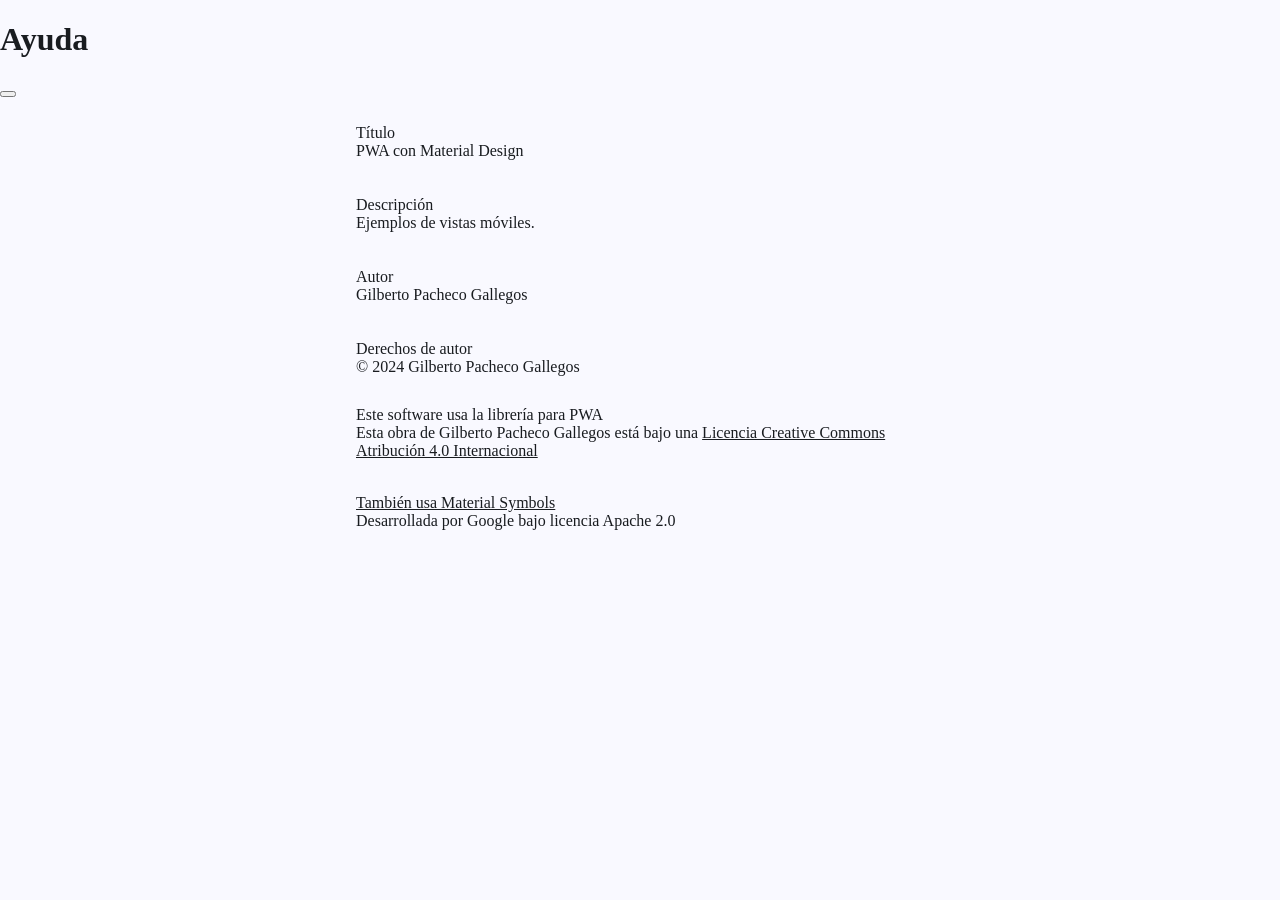
==== ayuda.html @ 29afb9d1 "Add files via upload" ====
<!DOCTYPE html>
<html lang="es" class="light dark">

<head>

 <meta charset="UTF-8">
 <title>Ayuda - PWA con MD</title>

 <script src="registraServiceWorker.js"></script>

 <meta name="viewport" content="width=device-width">
 <meta name="theme-color" content="#fffbfe">
 <link rel="icon" sizes="32x32" href="favicon.ico">
 <link rel="manifest" href="site.webmanifest">
 <script src="custom-elements.js"></script>

 <script type="module" src="configura.js"></script>
 <link rel="stylesheet" href="estilos.css">
 <link rel="stylesheet" href="transicion_completa.css">

</head>

<body>

 <md-top-app-bar>

  <h1>Ayuda</h1>

  <button is="md-menu-button" slot="navigation"></button>

 </md-top-app-bar>

 <main>

  <ul class="md-list">
   <li class="md-two-line">
    <span class="headline">
     Título
    </span>
    <span class="supporting">
     PWA con Material Design
    </span>
   </li>
   <li class="md-two-line">
    <span class="headline">
     Descripción
    </span>
    <span class="supporting">
     Ejemplos de vistas móviles.
    </span>
   </li>
   <li class="md-two-line">
    <span class="headline">
     Autor
    </span>
    <span class="supporting">
     Gilberto Pacheco Gallegos
    </span>
   </li>
   <li class="md-two-line">
    <span class="headline">
     Derechos de autor
    </span>
    <span class="supporting">
     © 2024 Gilberto Pacheco Gallegos
    </span>
   </li>
   <li class="md-three-line">
    <span class="headline">
     Este software usa la librería para PWA
    </span>
    <span class="supporting">
     Esta obra de Gilberto Pacheco Gallegos está bajo una
     <a target="_blank" rel="license noreferrer"
       href="http://creativecommons.org/licenses/by/4.0/">
      Licencia Creative Commons Atribución 4.0 Internacional</a></span>
   </li>
   <li>
    <a class="md-three-line" target="_blank" rel=”noreferrer”
      href="https://fonts.google.com/icons">
     <span class="headline">
      También usa Material Symbols
     </span>
     <span class="supporting">
      Desarrollada por Google bajo licencia Apache 2.0
     </span>
    </a>
   </li>
  </ul>

 </main>

 <nav-drw></nav-drw>

</body>

</html>
---- estilos.css ----
/* Selecciona el tema claro para Material Design 3. Puedes elegir
 * light.css, light-mc.css o light-hc.css */
@import url(light.css) screen and (prefers-color-scheme: light);
/* Selecciona el tema oscuro para Material Design 3. Puedes elegir
 * dark.css, dark-mc.css o dark-hc.css */
@import url(dark.css) screen and (prefers-color-scheme: dark);
/* Definiciones para Material Design 3  */
/* Fonts utilizados */
@import url(roboto.css);
@import url(material-symbols-outlined.css);
/* CSS de elementos utilizados */
@import url(md-top-app-bar.css);
@import url(md-filled-button.css);
@import url(md-list.css);
@import url(md-cards.css);

html {
 /* Indica los temas del sistema operativo que son soportados. */
 color-scheme: light dark;
 --tabWidth: 3.75rem;
 --anchoNav: 22.5rem;
}

main {
 max-width: 600px;
 margin-left: auto;
 margin-right: auto;
}

/* Quita un borde rojo que coloca Firefox. */
:-moz-ui-invalid {
 box-shadow: none;
}

body {
 margin: 0;
 font-family: var(--md-sys-typescale-body-large-font);
 font-weight: var(--md-sys-typescale-body-large-weight);
 font-size: var(--md-sys-typescale-body-large-size);
 font-style: var(--md-sys-typescale-body-large-font-style);
 letter-spacing: var(--md-sys-typescale-body-large-tracking);
 line-height: var(--md-sys-typescale-body-large-line-height);
 text-transform: var(--md-sys-typescale-body-large-text-transform);
 text-decoration: var(--md-sys-typescale-body-large-text-decoration);
 color: var(--md-sys-color-on-background);
 background-color: var(--md-sys-color-background);
 /* Las siguientes líneas Evita los cambios de apariencia al cargar estilos y
 + custom elements, que son conocidos como Flash Of Unstyled Content (fouc). */
 opacity: 0;
 animation-name: fouc;
 animation-fill-mode: forwards;
 animation-duration: 1.5s;
}

@keyframes fouc {
 to {
  opacity: 1;
 }
}

html {
 --Font: -apple-system, BlinkMacSystemFont, roboto, sans-serif;
 --colIntIos: white;
 --colIntIosOnBk: #2acc2a;
 --colIntIosOnBkFc: #1bbb1b;
 --colIntIosOffBk: #dbdbdb;
 --colIntIosOffBkFc: #BDBDBD;
 /* Plain typeface */
 --md-ref-typeface-plain: var(--Font);
 /* Brand typeface */
 --md-ref-typeface-brand: var(--Font);
 --md-sys-typescale-label-large-weight-prominent:
  var(--md-ref-typeface-weight-bold);
 --md-box_shadow_level4:
  0 var(--md-sys-elevation-level4) var(--md-sys-elevation-level4) var(--md-sys-color-shadow);
 --md-box_shadow_level3:
  0 var(--md-sys-elevation-level3) var(--md-sys-elevation-level3) var(--md-sys-color-shadow);
 --md-box_shadow_level2:
  0 var(--md-sys-elevation-level2) var(--md-sys-elevation-level2) var(--md-sys-color-shadow);
 --md-box_shadow_level1:
  0 var(--md-sys-elevation-level1) var(--md-sys-elevation-level1) var(--md-sys-color-shadow);
 --md-box_shadow_level0: none;
 --iconSize: 1.5rem;
 --avatarSize: 2.5rem;
 --imageSize: 3.5rem;
 --videoWidth: 7.125rem;
 --videoHeight: 4rem;
 --scroll-headline-duracion: 2s;
 --md-sys-state-focus-indicator-outer-offset: 0.125rem;
 --md-sys-state-focus-indicator-thickness: 0.1875rem;
 /* Pressed state layer opacity */
 --state-pressed-transparency-percentage: 84%;
 /* Focus state layer opacity */
 --state-focus-transparency-percentage: 88%;
 /* Hover state layer opacity */
 --state-hover-transparency-percentage: 92%;
}

p {
 margin: 1rem;
}

a {
 color: var(--md-sys-color-on-background);
}

@media (prefers-color-scheme: light) {
 html {
  --md-riple-color: #00000020;
 }
}

@media (prefers-color-scheme: dark) {
 html {
  --md-riple-color: #ffffff40;
 }
}

@keyframes salePorLaIzquierda {
 to {
  translate: -100vw 0;
 }
}

@keyframes entraPorLaDerecha {
 from {
  translate: 100vw 0;
 }
}

@keyframes aparece {
 from {
  opacity: 0;
 }
}

@keyframes desvanece {
 to {
  opacity: 0;
 }
}
---- transicion_completa.css ----
@view-transition {
 navigation: auto;
}

::view-transition-group(root) {
 animation-duration: var(--md-sys-motion-duration-700);
}

html::view-transition-old(root) {
 animation-name: desvanece;
}

html::view-transition-new(root) {
 animation-delay: var(--md-sys-motion-duration-700);
 animation-name: aparece;
}
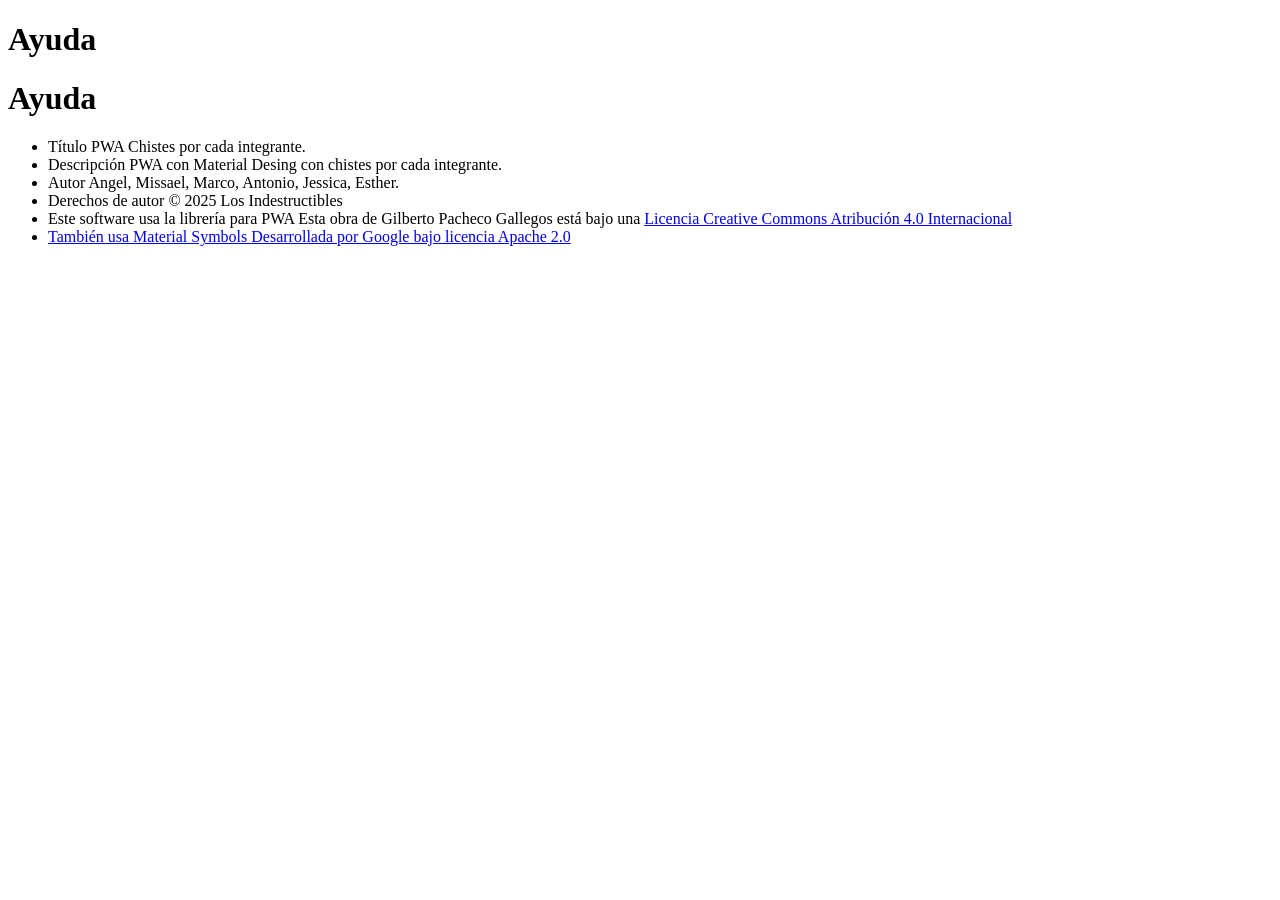
==== commit c82385e7: "Add files via upload" ====
--- a/ayuda.html
+++ b/ayuda.html
@@ -1,97 +1,106 @@
-<!DOCTYPE html>
-<html lang="es" class="light dark">
-
-<head>
-
- <meta charset="UTF-8">
- <title>Ayuda - PWA con MD</title>
-
- <script src="registraServiceWorker.js"></script>
-
- <meta name="viewport" content="width=device-width">
- <meta name="theme-color" content="#fffbfe">
- <link rel="icon" sizes="32x32" href="favicon.ico">
- <link rel="manifest" href="site.webmanifest">
- <script src="custom-elements.js"></script>
-
- <script type="module" src="configura.js"></script>
- <link rel="stylesheet" href="estilos.css">
- <link rel="stylesheet" href="transicion_completa.css">
-
-</head>
-
-<body>
-
- <md-top-app-bar>
-
-  <h1>Ayuda</h1>
-
-  <button is="md-menu-button" slot="navigation"></button>
-
- </md-top-app-bar>
-
- <main>
-
-  <ul class="md-list">
-   <li class="md-two-line">
-    <span class="headline">
-     Título
-    </span>
-    <span class="supporting">
-     PWA con Material Design
-    </span>
-   </li>
-   <li class="md-two-line">
-    <span class="headline">
-     Descripción
-    </span>
-    <span class="supporting">
-     Ejemplos de vistas móviles.
-    </span>
-   </li>
-   <li class="md-two-line">
-    <span class="headline">
-     Autor
-    </span>
-    <span class="supporting">
-     Gilberto Pacheco Gallegos
-    </span>
-   </li>
-   <li class="md-two-line">
-    <span class="headline">
-     Derechos de autor
-    </span>
-    <span class="supporting">
-     © 2024 Gilberto Pacheco Gallegos
-    </span>
-   </li>
-   <li class="md-three-line">
-    <span class="headline">
-     Este software usa la librería para PWA
-    </span>
-    <span class="supporting">
-     Esta obra de Gilberto Pacheco Gallegos está bajo una
-     <a target="_blank" rel="license noreferrer"
-       href="http://creativecommons.org/licenses/by/4.0/">
-      Licencia Creative Commons Atribución 4.0 Internacional</a></span>
-   </li>
-   <li>
-    <a class="md-three-line" target="_blank" rel=”noreferrer”
-      href="https://fonts.google.com/icons">
-     <span class="headline">
-      También usa Material Symbols
-     </span>
-     <span class="supporting">
-      Desarrollada por Google bajo licencia Apache 2.0
-     </span>
-    </a>
-   </li>
-  </ul>
-
- </main>
-
- <nav-drw></nav-drw>
-
-</body>
-
+<!DOCTYPE html>
+<html lang="es" class="light dark">
+
+<head>
+
+ <meta charset="UTF-8">
+ <title>Ayuda - Render L.i</title>
+
+ <script src="js/registraServiceWorker.js"></script>
+
+ <meta name="viewport" content="width=device-width">
+ <meta name="theme-color" content="#00a97f">
+ <link rel="icon" sizes="32x32" href="favicon.ico">
+ <link rel="manifest" href="site.webmanifest">
+ <script src="ungap/custom-elements.js"></script>
+
+ <script type="module" src="js/configura.js"></script>
+ <link rel="stylesheet" href="css/estilos.css">
+ <link rel="stylesheet" href="css/transicion_pestanas.css">
+
+</head>
+
+<body>
+
+ <md-top-app-bar adicional="tab" headline="headline">
+
+  <h1>Ayuda</h1>
+
+  <!--<button is="md-menu-button" slot="navigation"></button> -->
+
+ </md-top-app-bar>
+
+ <h1 id="headline">Ayuda</h1>
+
+ <nav-tab-fixed id="tab"></nav-tab-fixed>
+
+ <main>
+
+   <ul class="md-list">
+   <li class="md-three-line">
+    <span class="headline">
+     Título
+    </span>
+    <span class="supporting">
+     PWA Chistes por cada integrante.
+    </span>
+   </li>
+   <li class="md-three-line">
+    <span class="headline">
+     Descripción
+    </span>
+    <span class="md-three-line">
+     PWA con Material Desing con chistes por cada integrante.
+    </span>
+   </li>
+   <li class="md-three-line">
+    <span class="headline">
+     Autor
+    </span>
+    <span class="supporting">
+     Angel,
+     Missael,
+     Marco,
+     Antonio,
+     Jessica, 
+     Esther.
+    </span>
+   </li>
+   <li class="md-three-line">
+    <span class="headline">
+     Derechos de autor
+    </span>
+    <span class="supporting">
+     &copy; 2025 Los Indestructibles
+    </span>
+   </li>
+   <li class="md-three-line">
+    <span class="headline">
+     Este software usa la librería para PWA
+    </span>
+    <span class="supporting">
+     Esta obra de Gilberto Pacheco Gallegos está bajo una
+     <a target="_blank" rel="license noreferrer"
+       href="http://creativecommons.org/licenses/by/4.0/">
+      Licencia Creative Commons Atribución 4.0 Internacional</a></span>
+   </li>
+   <li>
+    <a class="md-three-line" target="_blank" rel=”noreferrer”
+      href="https://fonts.google.com/icons">
+     <span class="headline">
+      También usa Material Symbols
+     </span>
+     <span class="supporting">
+      Desarrollada por Google bajo licencia Apache 2.0
+     </span>
+    </a>
+   </li>
+  </ul>
+
+ </main>
+
+ <!-- <nav-drw></nav-drw> -->
+
+</body>
+
 </html>
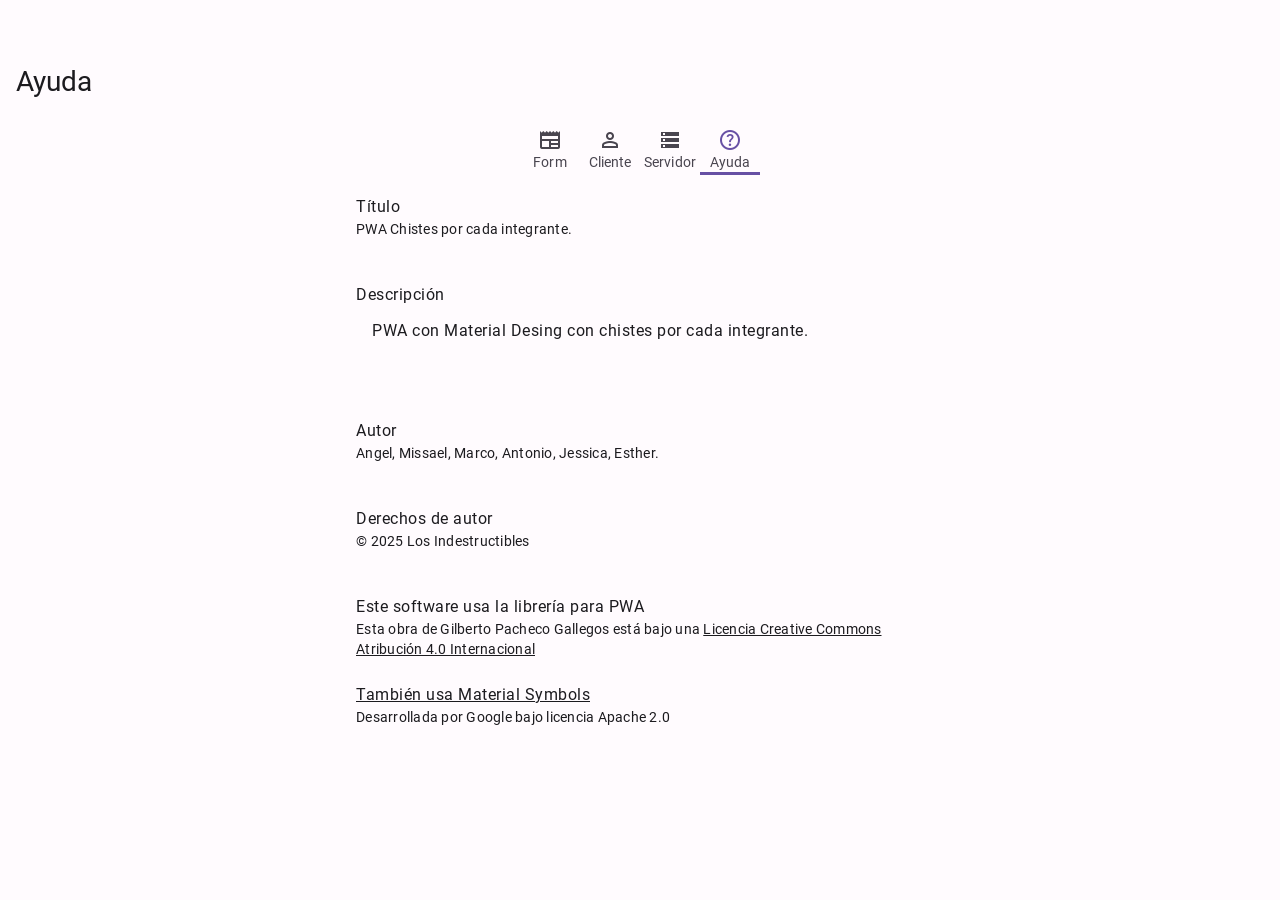
==== commit 165509cd: "Update ayuda.html" ====
--- a/ayuda.html
+++ b/ayuda.html
@@ -6,17 +6,17 @@
  <meta charset="UTF-8">
  <title>Ayuda - Render L.i</title>
 
- <script src="js/registraServiceWorker.js"></script>
+ <script src="./js/registraServiceWorker.js"></script>
 
  <meta name="viewport" content="width=device-width">
  <meta name="theme-color" content="#00a97f">
  <link rel="icon" sizes="32x32" href="favicon.ico">
  <link rel="manifest" href="site.webmanifest">
- <script src="ungap/custom-elements.js"></script>
+ <script src="./ungap/custom-elements.js"></script>
 
- <script type="module" src="js/configura.js"></script>
- <link rel="stylesheet" href="css/estilos.css">
- <link rel="stylesheet" href="css/transicion_pestanas.css">
+ <script type="module" src="./js/configura.js"></script>
+ <link rel="stylesheet" href="./css/estilos.css">
+ <link rel="stylesheet" href="./css/transicion_pestanas.css">
 
 </head>
 
@@ -103,4 +103,4 @@
 
 </body>
 
-</html>+</html>
--- a/css/estilos.css
+++ b/css/estilos.css
@@ -0,0 +1,153 @@
+/* Selecciona el tema claro para Material Design 3. Puedes elegir
+ * light.css, light-mc.css o light-hc.css */
+@import url(light.css) screen and (prefers-color-scheme: light);
+/* Selecciona el tema oscuro para Material Design 3. Puedes elegir
+ * dark.css, dark-mc.css o dark-hc.css */
+@import url(dark.css) screen and (prefers-color-scheme: dark);
+/* Definiciones para Material Design 3  */
+@import url(../material-tokens/css/baseline.css);
+/* Fonts utilizados */
+@import url(../lib/css/roboto.css);
+@import url(../lib/css/material-symbols-outlined.css);
+/* CSS de elementos utilizados */
+@import url(../lib/css/md-ripple.css);
+@import url(../lib/css/md-top-app-bar.css);
+@import url(../lib/css/md-menu.css);
+@import url(../lib/css/md-standard-icon-button.css);
+@import url(../lib/css/md-fab-primary.css);
+@import url(../lib/css/md-filled-button.css);
+@import url(../lib/css/md-filled-text-field.css);
+@import url(../lib/css/md-outline-button.css);
+@import url(../lib/css/md-switch.css);
+@import url(../lib/css/md-slider-field.css);
+@import url(../lib/css/md-segmented-button.css);
+@import url(../lib/css/md-list.css);
+@import url(../lib/css/md-cards.css);
+@import url(../lib/css/md-tab.css);
+@import url(../lib/css/md-navigation-bar.css);
+
+html {
+ /* Indica los temas del sistema operativo que son soportados. */
+ color-scheme: light dark;
+ --tabWidth: 3.75rem;
+ --anchoNav: 22.5rem;
+}
+
+main {
+ max-width: 600px;
+ margin-left: auto;
+ margin-right: auto;
+}
+
+/* Quita un borde rojo que coloca Firefox. */
+:-moz-ui-invalid {
+ box-shadow: none;
+}
+
+body {
+ margin: 0;
+ font-family: var(--md-sys-typescale-body-large-font);
+ font-weight: var(--md-sys-typescale-body-large-weight);
+ font-size: var(--md-sys-typescale-body-large-size);
+ font-style: var(--md-sys-typescale-body-large-font-style);
+ letter-spacing: var(--md-sys-typescale-body-large-tracking);
+ line-height: var(--md-sys-typescale-body-large-line-height);
+ text-transform: var(--md-sys-typescale-body-large-text-transform);
+ text-decoration: var(--md-sys-typescale-body-large-text-decoration);
+ color: var(--md-sys-color-on-background);
+ background-color: var(--md-sys-color-background);
+ /* Las siguientes líneas Evita los cambios de apariencia al cargar estilos y
+ + custom elements, que son conocidos como Flash Of Unstyled Content (fouc). */
+ opacity: 0;
+ animation-name: fouc;
+ animation-fill-mode: forwards;
+ animation-duration: 1.5s;
+}
+
+@keyframes fouc {
+ to {
+  opacity: 1;
+ }
+}
+
+html {
+ --Font: -apple-system, BlinkMacSystemFont, roboto, sans-serif;
+ --colIntIos: white;
+ --colIntIosOnBk: #2acc2a;
+ --colIntIosOnBkFc: #1bbb1b;
+ --colIntIosOffBk: #dbdbdb;
+ --colIntIosOffBkFc: #BDBDBD;
+ /* Plain typeface */
+ --md-ref-typeface-plain: var(--Font);
+ /* Brand typeface */
+ --md-ref-typeface-brand: var(--Font);
+ --md-sys-typescale-label-large-weight-prominent:
+  var(--md-ref-typeface-weight-bold);
+ --md-box_shadow_level4:
+  0 var(--md-sys-elevation-level4) var(--md-sys-elevation-level4) var(--md-sys-color-shadow);
+ --md-box_shadow_level3:
+  0 var(--md-sys-elevation-level3) var(--md-sys-elevation-level3) var(--md-sys-color-shadow);
+ --md-box_shadow_level2:
+  0 var(--md-sys-elevation-level2) var(--md-sys-elevation-level2) var(--md-sys-color-shadow);
+ --md-box_shadow_level1:
+  0 var(--md-sys-elevation-level1) var(--md-sys-elevation-level1) var(--md-sys-color-shadow);
+ --md-box_shadow_level0: none;
+ --iconSize: 1.5rem;
+ --avatarSize: 2.5rem;
+ --imageSize: 3.5rem;
+ --videoWidth: 7.125rem;
+ --videoHeight: 4rem;
+ --scroll-headline-duracion: 2s;
+ --md-sys-state-focus-indicator-outer-offset: 0.125rem;
+ --md-sys-state-focus-indicator-thickness: 0.1875rem;
+ /* Pressed state layer opacity */
+ --state-pressed-transparency-percentage: 84%;
+ /* Focus state layer opacity */
+ --state-focus-transparency-percentage: 88%;
+ /* Hover state layer opacity */
+ --state-hover-transparency-percentage: 92%;
+}
+
+p {
+ margin: 1rem;
+}
+
+a {
+ color: var(--md-sys-color-on-background);
+}
+
+@media (prefers-color-scheme: light) {
+ html {
+  --md-riple-color: #00000020;
+ }
+}
+
+@media (prefers-color-scheme: dark) {
+ html {
+  --md-riple-color: #ffffff40;
+ }
+}
+
+@keyframes salePorLaIzquierda {
+ to {
+  translate: -100vw 0;
+ }
+}
+
+@keyframes entraPorLaDerecha {
+ from {
+  translate: 100vw 0;
+ }
+}
+
+@keyframes aparece {
+ from {
+  opacity: 0;
+ }
+}
+
+@keyframes desvanece {
+ to {
+  opacity: 0;
+ }
+}
--- a/css/transicion_pestanas.css
+++ b/css/transicion_pestanas.css
@@ -0,0 +1,36 @@
+@view-transition {
+ navigation: auto;
+}
+
+#headline {
+ view-transition-name: encabezado;
+}
+
+main {
+ view-transition-name: contenido;
+}
+
+::view-transition-group(encabezado) {
+ animation-duration: var(--md-sys-motion-duration-1000);
+}
+
+::view-transition-group(contenido) {
+ animation-duration: var(--md-sys-motion-duration-1000);
+}
+
+html::view-transition-old(encabezado) {
+ animation-name: salePorLaIzquierda;
+}
+
+html::view-transition-new(encabezado) {
+ animation-name: entraPorLaDerecha;
+}
+
+html::view-transition-old(contenido) {
+ animation-name: salePorLaIzquierda;
+}
+
+html::view-transition-new(contenido) {
+ animation-duration: var(--md-sys-motion-duration-700);
+ animation-name: entraPorLaDerecha;
+}
